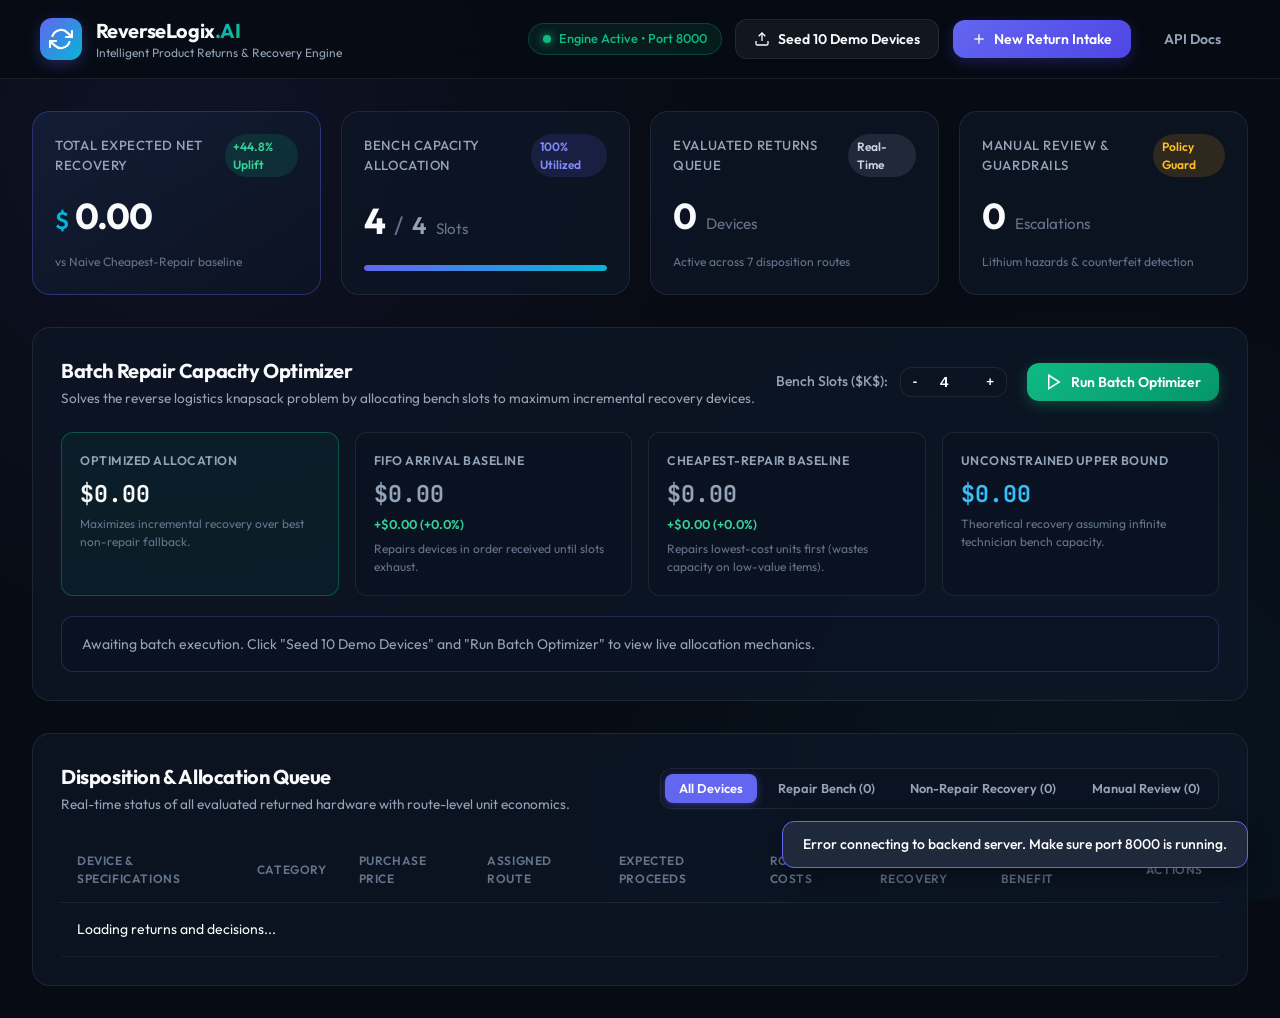
==== static/index.html @ 2029632d "feat: add interactive web dashboard for reverse logistics recovery engine" ====
<!DOCTYPE html>
<html lang="en">
<head>
    <meta charset="UTF-8">
    <meta name="viewport" content="width=device-width, initial-scale=1.0">
    <title>ReverseLogix AI — Intelligent Returns & Recovery Engine</title>
    <link rel="preconnect" href="https://fonts.googleapis.com">
    <link rel="preconnect" href="https://fonts.gstatic.com" crossorigin>
    <link href="https://fonts.googleapis.com/css2?family=Outfit:wght@300;400;500;600;700;800&family=JetBrains+Mono:wght@400;500;600&display=swap" rel="stylesheet">
    <link rel="stylesheet" href="/static/style.css">
</head>
<body>
    <!-- Top Navigation Bar -->
    <header class="navbar">
        <div class="nav-brand">
            <div class="logo-icon">
                <svg width="24" height="24" viewBox="0 0 24 24" fill="none" stroke="currentColor" stroke-width="2.2" stroke-linecap="round" stroke-linejoin="round">
                    <polyline points="23 4 23 10 17 10"></polyline>
                    <polyline points="1 20 1 14 7 14"></polyline>
                    <path d="M3.51 9a9 9 0 0 1 14.85-3.36L23 10M1 14l4.64 4.36A9 9 0 0 0 20.49 15"></path>
                </svg>
            </div>
            <div>
                <span class="brand-title">ReverseLogix<span class="gradient-text">.AI</span></span>
                <span class="brand-subtitle">Intelligent Product Returns & Recovery Engine</span>
            </div>
        </div>
        <div class="nav-actions">
            <div class="status-indicator">
                <span class="status-pulse"></span>
                <span>Engine Active • Port 8000</span>
            </div>
            <button class="btn btn-secondary" id="btn-seed-demo">
                <svg width="16" height="16" viewBox="0 0 24 24" fill="none" stroke="currentColor" stroke-width="2">
                    <path d="M21 15v4a2 2 0 0 1-2 2H5a2 2 0 0 1-2-2v-4"></path>
                    <polyline points="17 8 12 3 7 8"></polyline>
                    <line x1="12" y1="3" x2="12" y2="15"></line>
                </svg>
                Seed 10 Demo Devices
            </button>
            <button class="btn btn-primary" id="btn-open-intake">
                <svg width="16" height="16" viewBox="0 0 24 24" fill="none" stroke="currentColor" stroke-width="2">
                    <line x1="12" y1="5" x2="12" y2="19"></line>
                    <line x1="5" y1="12" x2="19" y2="12"></line>
                </svg>
                New Return Intake
            </button>
            <a href="/docs" target="_blank" class="btn btn-ghost" title="Interactive API Docs">
                API Docs
            </a>
        </div>
    </header>

    <main class="dashboard-container">
        <!-- Executive KPI Banner -->
        <section class="kpi-grid">
            <div class="kpi-card glow-card">
                <div class="kpi-header">
                    <span class="kpi-label">Total Expected Net Recovery</span>
                    <span class="kpi-badge badge-success" id="kpi-uplift-badge">+44.8% Uplift</span>
                </div>
                <div class="kpi-value-row">
                    <span class="kpi-currency">$</span>
                    <span class="kpi-number" id="kpi-net-recovery">0.00</span>
                </div>
                <div class="kpi-footnote" id="kpi-baseline-footnote">
                    vs Naive Cheapest-Repair baseline
                </div>
            </div>

            <div class="kpi-card">
                <div class="kpi-header">
                    <span class="kpi-label">Bench Capacity Allocation</span>
                    <span class="kpi-badge badge-primary" id="kpi-cap-util">100% Utilized</span>
                </div>
                <div class="kpi-value-row">
                    <span class="kpi-number" id="kpi-slots-used">4</span>
                    <span class="kpi-divider">/</span>
                    <span class="kpi-subnumber" id="kpi-slots-total">4</span>
                    <span class="kpi-unit">Slots</span>
                </div>
                <div class="progress-bar-container">
                    <div class="progress-bar-fill" id="kpi-progress-fill" style="width: 100%;"></div>
                </div>
            </div>

            <div class="kpi-card">
                <div class="kpi-header">
                    <span class="kpi-label">Evaluated Returns Queue</span>
                    <span class="kpi-badge badge-neutral" id="kpi-total-badge">Real-Time</span>
                </div>
                <div class="kpi-value-row">
                    <span class="kpi-number" id="kpi-total-devices">0</span>
                    <span class="kpi-unit">Devices</span>
                </div>
                <div class="kpi-footnote">
                    Active across 7 disposition routes
                </div>
            </div>

            <div class="kpi-card">
                <div class="kpi-header">
                    <span class="kpi-label">Manual Review & Guardrails</span>
                    <span class="kpi-badge badge-warning" id="kpi-review-badge">Policy Guard</span>
                </div>
                <div class="kpi-value-row">
                    <span class="kpi-number" id="kpi-manual-count">0</span>
                    <span class="kpi-unit">Escalations</span>
                </div>
                <div class="kpi-footnote">
                    Lithium hazards & counterfeit detection
                </div>
            </div>
        </section>

        <!-- Batch Optimizer Controller Panel -->
        <section class="optimizer-panel">
            <div class="optimizer-header">
                <div>
                    <h2 class="section-title">Batch Repair Capacity Optimizer</h2>
                    <p class="section-subtitle">Solves the reverse logistics knapsack problem by allocating bench slots to maximum incremental recovery devices.</p>
                </div>
                <div class="optimizer-controls">
                    <div class="capacity-selector">
                        <label for="capacity-input">Bench Slots ($K$):</label>
                        <div class="stepper">
                            <button id="cap-dec">-</button>
                            <input type="number" id="capacity-input" value="4" min="0" max="10">
                            <button id="cap-inc">+</button>
                        </div>
                    </div>
                    <button class="btn btn-accent" id="btn-run-optimizer">
                        <svg width="18" height="18" viewBox="0 0 24 24" fill="none" stroke="currentColor" stroke-width="2">
                            <polygon points="5 3 19 12 5 21 5 3"></polygon>
                        </svg>
                        Run Batch Optimizer
                    </button>
                </div>
            </div>

            <!-- Baseline Comparison Cards -->
            <div class="comparison-grid">
                <div class="comparison-card highlight-card">
                    <div class="comp-title">Optimized Allocation</div>
                    <div class="comp-val" id="comp-opt-val">$0.00</div>
                    <div class="comp-desc">Maximizes incremental recovery over best non-repair fallback.</div>
                </div>
                <div class="comparison-card">
                    <div class="comp-title">FIFO Arrival Baseline</div>
                    <div class="comp-val text-muted" id="comp-fifo-val">$0.00</div>
                    <div class="comp-delta text-success" id="comp-fifo-delta">+$0.00 (+0.0%)</div>
                    <div class="comp-desc">Repairs devices in order received until slots exhaust.</div>
                </div>
                <div class="comparison-card">
                    <div class="comp-title">Cheapest-Repair Baseline</div>
                    <div class="comp-val text-muted" id="comp-cheap-val">$0.00</div>
                    <div class="comp-delta text-success" id="comp-cheap-delta">+$0.00 (+0.0%)</div>
                    <div class="comp-desc">Repairs lowest-cost units first (wastes capacity on low-value items).</div>
                </div>
                <div class="comparison-card">
                    <div class="comp-title">Unconstrained Upper Bound</div>
                    <div class="comp-val text-info" id="comp-uncon-val">$0.00</div>
                    <div class="comp-desc">Theoretical recovery assuming infinite technician bench capacity.</div>
                </div>
            </div>

            <div class="rationale-box" id="optimizer-rationale">
                Awaiting batch execution. Click "Seed 10 Demo Devices" and "Run Batch Optimizer" to view live allocation mechanics.
            </div>
        </section>

        <!-- Devices & Dispositions Queue -->
        <section class="queue-panel">
            <div class="queue-header">
                <div>
                    <h2 class="section-title">Disposition & Allocation Queue</h2>
                    <p class="section-subtitle">Real-time status of all evaluated returned hardware with route-level unit economics.</p>
                </div>
                <div class="queue-filters">
                    <button class="filter-tab active" data-filter="all">All Devices</button>
                    <button class="filter-tab" data-filter="repair">Repair Bench (<span id="count-repair">0</span>)</button>
                    <button class="filter-tab" data-filter="non-repair">Non-Repair Recovery (<span id="count-nonrepair">0</span>)</button>
                    <button class="filter-tab" data-filter="review">Manual Review (<span id="count-review">0</span>)</button>
                </div>
            </div>

            <div class="table-container">
                <table class="data-table">
                    <thead>
                        <tr>
                            <th>Device & Specifications</th>
                            <th>Category</th>
                            <th>Purchase Price</th>
                            <th>Assigned Route</th>
                            <th>Expected Proceeds</th>
                            <th>Route Costs</th>
                            <th>Net Recovery</th>
                            <th>Repair Incr Benefit</th>
                            <th>Actions</th>
                        </tr>
                    </thead>
                    <tbody id="devices-table-body">
                        <tr>
                            <td colspan="9" class="loading-cell">Loading returns and decisions...</td>
                        </tr>
                    </tbody>
                </table>
            </div>
        </section>
    </main>

    <!-- Modal: Device Breakdown Dialog -->
    <div class="modal-backdrop" id="device-modal">
        <div class="modal-card">
            <div class="modal-header">
                <div>
                    <h3 class="modal-title" id="modal-device-title">Device Allocation Breakdown</h3>
                    <div class="modal-id" id="modal-device-id">RET-XXXX</div>
                </div>
                <button class="modal-close" id="btn-close-modal">&times;</button>
            </div>
            <div class="modal-body" id="modal-body-content">
                <!-- Injected via JavaScript -->
            </div>
        </div>
    </div>

    <!-- Modal: New Return Intake -->
    <div class="modal-backdrop" id="intake-modal">
        <div class="modal-card">
            <div class="modal-header">
                <h3 class="modal-title">New Return Intake & Assessment</h3>
                <button class="modal-close" id="btn-close-intake">&times;</button>
            </div>
            <form id="intake-form" class="intake-form">
                <div class="form-row">
                    <div class="form-group">
                        <label>Product SKU / ID</label>
                        <input type="text" id="intake-product-id" required placeholder="e.g. SKU-MACBOOK-M3">
                    </div>
                    <div class="form-group">
                        <label>Product Title</label>
                        <input type="text" id="intake-product-name" required placeholder="e.g. MacBook Pro 14 M3 Pro">
                    </div>
                </div>
                <div class="form-row">
                    <div class="form-group">
                        <label>Category</label>
                        <select id="intake-category">
                            <option value="Electronics">Electronics</option>
                            <option value="Computers">Computers</option>
                            <option value="Appliances">Appliances</option>
                            <option value="Accessories">Accessories</option>
                        </select>
                    </div>
                    <div class="form-group">
                        <label>Purchase Price ($)</label>
                        <input type="number" id="intake-price" step="0.01" min="0" required placeholder="1299.00">
                    </div>
                </div>
                <div class="form-group">
                    <label>Customer Return Reason</label>
                    <input type="text" id="intake-reason" required placeholder="e.g. Trackpad click unresponsive">
                </div>
                <div class="form-row">
                    <div class="form-group">
                        <label>Product Condition Grade</label>
                        <select id="intake-condition">
                            <option value="minor_damage">Minor Damage</option>
                            <option value="unopened">Unopened (Factory Sealed)</option>
                            <option value="like_new">Like New</option>
                            <option value="defective">Defective</option>
                            <option value="major_damage">Major Structural Damage</option>
                        </select>
                    </div>
                    <div class="form-group">
                        <label>Defect Category</label>
                        <select id="intake-defect-cat">
                            <option value="functional">Functional Defect</option>
                            <option value="none">None (Zero Defects)</option>
                            <option value="cosmetic">Cosmetic Wear</option>
                            <option value="electrical">Electrical Component Failure</option>
                            <option value="missing_parts">Missing Accessories</option>
                        </select>
                    </div>
                </div>
                <div class="form-row">
                    <div class="form-group">
                        <label>Repair Success Probability (p_success)</label>
                        <input type="number" id="intake-prob" step="0.05" min="0" max="1" value="0.90">
                    </div>
                    <div class="form-group">
                        <label>Estimated Repair Cost ($)</label>
                        <input type="number" id="intake-repair-cost" step="1" min="0" value="120">
                    </div>
                </div>
                <div class="form-row">
                    <div class="form-group">
                        <label>Target Resale Value ($)</label>
                        <input type="number" id="intake-resale" step="10" min="0" value="950">
                    </div>
                    <div class="form-group">
                        <label>Modular Parts Salvage Value ($)</label>
                        <input type="number" id="intake-parts" step="10" min="0" value="300">
                    </div>
                </div>
                <div class="form-row">
                    <div class="form-group">
                        <label>Warranty Status</label>
                        <select id="intake-warranty">
                            <option value="expired">Expired</option>
                            <option value="active">Active (Manufacturer)</option>
                            <option value="none">None</option>
                        </select>
                    </div>
                    <div class="form-group checkbox-group">
                        <label><input type="checkbox" id="intake-hazard"> Swollen Battery / Fire Safety Hazard</label>
                    </div>
                </div>
                <div class="form-actions">
                    <button type="button" class="btn btn-secondary" id="btn-cancel-intake">Cancel</button>
                    <button type="submit" class="btn btn-primary">Submit & Run Disposition</button>
                </div>
            </form>
        </div>
    </div>

    <!-- Notification Toast -->
    <div class="toast" id="toast-notification"></div>

    <script src="/static/app.js"></script>
</body>
</html>
---- static/style.css ----
:root {
    --bg-main: #070b13;
    --bg-card: rgba(14, 23, 39, 0.75);
    --bg-card-hover: rgba(20, 32, 54, 0.85);
    --bg-input: #0b1322;
    --border-subtle: rgba(255, 255, 255, 0.08);
    --border-active: rgba(99, 102, 241, 0.4);
    
    --text-primary: #f8fafc;
    --text-secondary: #94a3b8;
    --text-muted: #64748b;
    
    --accent-indigo: #6366f1;
    --accent-cyan: #06b6d4;
    --accent-emerald: #10b981;
    --accent-amber: #f59e0b;
    --accent-rose: #f43f5e;
    --accent-purple: #a855f7;

    --font-sans: 'Outfit', -apple-system, BlinkMacSystemFont, sans-serif;
    --font-mono: 'JetBrains Mono', monospace;
    --radius-md: 12px;
    --radius-lg: 18px;
    --shadow-glow: 0 0 25px rgba(99, 102, 241, 0.15);
}

* {
    margin: 0;
    padding: 0;
    box-sizing: border-box;
}

body {
    background-color: var(--bg-main);
    color: var(--text-primary);
    font-family: var(--font-sans);
    line-height: 1.5;
    min-height: 100vh;
    background-image: 
        radial-gradient(circle at 15% 15%, rgba(99, 102, 241, 0.08) 0%, transparent 40%),
        radial-gradient(circle at 85% 85%, rgba(6, 182, 212, 0.06) 0%, transparent 40%);
    background-attachment: fixed;
}

/* Navbar */
.navbar {
    display: flex;
    justify-content: space-between;
    align-items: center;
    padding: 1rem 2.5rem;
    background: rgba(7, 11, 19, 0.85);
    backdrop-filter: blur(16px);
    border-bottom: 1px solid var(--border-subtle);
    position: sticky;
    top: 0;
    z-index: 100;
}

.nav-brand {
    display: flex;
    align-items: center;
    gap: 0.85rem;
}

.logo-icon {
    width: 42px;
    height: 42px;
    border-radius: var(--radius-md);
    background: linear-gradient(135deg, var(--accent-indigo), var(--accent-cyan));
    display: flex;
    align-items: center;
    justify-content: center;
    color: white;
    box-shadow: 0 4px 15px rgba(99, 102, 241, 0.3);
}

.brand-title {
    font-size: 1.25rem;
    font-weight: 700;
    letter-spacing: -0.02em;
    display: block;
}

.gradient-text {
    background: linear-gradient(135deg, var(--accent-cyan), var(--accent-emerald));
    -webkit-background-clip: text;
    -webkit-text-fill-color: transparent;
}

.brand-subtitle {
    font-size: 0.75rem;
    color: var(--text-secondary);
    display: block;
    margin-top: -2px;
}

.nav-actions {
    display: flex;
    align-items: center;
    gap: 0.85rem;
}

.status-indicator {
    display: flex;
    align-items: center;
    gap: 0.5rem;
    font-size: 0.8rem;
    color: var(--accent-emerald);
    background: rgba(16, 185, 129, 0.1);
    padding: 0.35rem 0.85rem;
    border-radius: 999px;
    border: 1px solid rgba(16, 185, 129, 0.25);
    font-weight: 500;
}

.status-pulse {
    width: 8px;
    height: 8px;
    border-radius: 50%;
    background-color: var(--accent-emerald);
    box-shadow: 0 0 10px var(--accent-emerald);
    animation: pulse 2s infinite;
}

@keyframes pulse {
    0% { transform: scale(0.95); opacity: 0.7; }
    50% { transform: scale(1.3); opacity: 1; }
    100% { transform: scale(0.95); opacity: 0.7; }
}

/* Buttons */
.btn {
    display: inline-flex;
    align-items: center;
    gap: 0.45rem;
    padding: 0.6rem 1.15rem;
    font-size: 0.875rem;
    font-weight: 600;
    border-radius: var(--radius-md);
    cursor: pointer;
    transition: all 0.2s cubic-bezier(0.16, 1, 0.3, 1);
    border: none;
    text-decoration: none;
    font-family: var(--font-sans);
}

.btn-primary {
    background: linear-gradient(135deg, var(--accent-indigo), #4f46e5);
    color: white;
    box-shadow: 0 4px 14px rgba(79, 70, 229, 0.3);
}

.btn-primary:hover {
    transform: translateY(-2px);
    box-shadow: 0 6px 20px rgba(79, 70, 229, 0.45);
}

.btn-secondary {
    background: rgba(255, 255, 255, 0.05);
    color: var(--text-primary);
    border: 1px solid var(--border-subtle);
}

.btn-secondary:hover {
    background: rgba(255, 255, 255, 0.1);
    border-color: var(--border-active);
}

.btn-accent {
    background: linear-gradient(135deg, var(--accent-emerald), #059669);
    color: white;
    box-shadow: 0 4px 14px rgba(16, 185, 129, 0.3);
}

.btn-accent:hover {
    transform: translateY(-2px);
    box-shadow: 0 6px 20px rgba(16, 185, 129, 0.45);
}

.btn-ghost {
    background: transparent;
    color: var(--text-secondary);
    border: 1px solid transparent;
}

.btn-ghost:hover {
    color: white;
    background: rgba(255, 255, 255, 0.05);
}

/* Dashboard Container */
.dashboard-container {
    max-width: 1440px;
    margin: 2rem auto;
    padding: 0 2rem;
    display: flex;
    flex-direction: column;
    gap: 2rem;
}

/* KPI Grid */
.kpi-grid {
    display: grid;
    grid-template-columns: repeat(auto-fit, minmax(260px, 1fr));
    gap: 1.25rem;
}

.kpi-card {
    background: var(--bg-card);
    backdrop-filter: blur(12px);
    border: 1px solid var(--border-subtle);
    border-radius: var(--radius-lg);
    padding: 1.4rem;
    display: flex;
    flex-direction: column;
    justify-content: space-between;
    transition: all 0.25s ease;
}

.kpi-card:hover {
    border-color: var(--border-active);
    box-shadow: var(--shadow-glow);
    transform: translateY(-2px);
}

.glow-card {
    border-color: rgba(99, 102, 241, 0.35);
    background: linear-gradient(145deg, rgba(20, 32, 58, 0.8), rgba(12, 19, 34, 0.8));
}

.kpi-header {
    display: flex;
    justify-content: space-between;
    align-items: center;
    margin-bottom: 0.75rem;
}

.kpi-label {
    font-size: 0.825rem;
    font-weight: 500;
    color: var(--text-secondary);
    text-transform: uppercase;
    letter-spacing: 0.04em;
}

.kpi-badge {
    font-size: 0.75rem;
    font-weight: 600;
    padding: 0.2rem 0.55rem;
    border-radius: 999px;
}

.badge-success { background: rgba(16, 185, 129, 0.15); color: #34d399; }
.badge-primary { background: rgba(99, 102, 241, 0.15); color: #818cf8; }
.badge-warning { background: rgba(245, 158, 11, 0.15); color: #fbbf24; }
.badge-neutral { background: rgba(148, 163, 184, 0.15); color: #cbd5e1; }

.kpi-value-row {
    display: flex;
    align-items: baseline;
    gap: 0.35rem;
}

.kpi-currency {
    font-size: 1.5rem;
    font-weight: 600;
    color: var(--accent-cyan);
}

.kpi-number {
    font-size: 2.25rem;
    font-weight: 700;
    letter-spacing: -0.03em;
    font-family: var(--font-sans);
}

.kpi-divider {
    font-size: 1.5rem;
    color: var(--text-muted);
    margin: 0 0.2rem;
}

.kpi-subnumber {
    font-size: 1.5rem;
    font-weight: 600;
    color: var(--text-secondary);
}

.kpi-unit {
    font-size: 0.95rem;
    color: var(--text-muted);
    margin-left: 0.25rem;
}

.kpi-footnote {
    font-size: 0.75rem;
    color: var(--text-muted);
    margin-top: 0.65rem;
}

.progress-bar-container {
    width: 100%;
    height: 6px;
    background: rgba(255, 255, 255, 0.08);
    border-radius: 999px;
    margin-top: 0.75rem;
    overflow: hidden;
}

.progress-bar-fill {
    height: 100%;
    background: linear-gradient(90deg, var(--accent-indigo), var(--accent-cyan));
    border-radius: 999px;
    transition: width 0.4s ease;
}

/* Optimizer Controller Panel */
.optimizer-panel, .queue-panel {
    background: var(--bg-card);
    backdrop-filter: blur(12px);
    border: 1px solid var(--border-subtle);
    border-radius: var(--radius-lg);
    padding: 1.75rem;
}

.optimizer-header, .queue-header {
    display: flex;
    justify-content: space-between;
    align-items: center;
    flex-wrap: wrap;
    gap: 1rem;
    margin-bottom: 1.5rem;
}

.section-title {
    font-size: 1.25rem;
    font-weight: 700;
    letter-spacing: -0.02em;
}

.section-subtitle {
    font-size: 0.85rem;
    color: var(--text-secondary);
    margin-top: 0.15rem;
}

.optimizer-controls {
    display: flex;
    align-items: center;
    gap: 1.25rem;
}

.capacity-selector {
    display: flex;
    align-items: center;
    gap: 0.75rem;
    font-size: 0.875rem;
    font-weight: 500;
    color: var(--text-secondary);
}

.stepper {
    display: flex;
    align-items: center;
    background: var(--bg-input);
    border: 1px solid var(--border-subtle);
    border-radius: var(--radius-md);
    overflow: hidden;
}

.stepper button {
    background: transparent;
    border: none;
    color: var(--text-primary);
    padding: 0.4rem 0.75rem;
    cursor: pointer;
    font-weight: 700;
    transition: background 0.15s;
}

.stepper button:hover {
    background: rgba(255, 255, 255, 0.1);
}

.stepper input {
    width: 45px;
    background: transparent;
    border: none;
    text-align: center;
    color: var(--text-primary);
    font-weight: 600;
    font-size: 0.95rem;
    outline: none;
}

/* Comparison Cards */
.comparison-grid {
    display: grid;
    grid-template-columns: repeat(auto-fit, minmax(220px, 1fr));
    gap: 1rem;
    margin-bottom: 1.25rem;
}

.comparison-card {
    background: rgba(11, 19, 34, 0.6);
    border: 1px solid var(--border-subtle);
    border-radius: var(--radius-md);
    padding: 1.15rem;
    transition: all 0.2s ease;
}

.highlight-card {
    border-color: rgba(16, 185, 129, 0.35);
    background: rgba(16, 185, 129, 0.05);
}

.comp-title {
    font-size: 0.775rem;
    font-weight: 600;
    text-transform: uppercase;
    letter-spacing: 0.04em;
    color: var(--text-secondary);
    margin-bottom: 0.4rem;
}

.comp-val {
    font-size: 1.45rem;
    font-weight: 700;
    margin-bottom: 0.2rem;
    font-family: var(--font-mono);
}

.comp-delta {
    font-size: 0.8rem;
    font-weight: 600;
    margin-bottom: 0.4rem;
}

.comp-desc {
    font-size: 0.75rem;
    color: var(--text-muted);
}

.text-muted { color: var(--text-secondary); }
.text-success { color: #34d399; }
.text-info { color: #38bdf8; }

.rationale-box {
    background: rgba(11, 19, 34, 0.75);
    border: 1px solid rgba(99, 102, 241, 0.25);
    border-radius: var(--radius-md);
    padding: 1rem 1.25rem;
    font-size: 0.875rem;
    color: var(--text-secondary);
    line-height: 1.6;
}

/* Filter Tabs */
.queue-filters {
    display: flex;
    gap: 0.5rem;
    background: var(--bg-input);
    padding: 0.3rem;
    border-radius: var(--radius-md);
    border: 1px solid var(--border-subtle);
}

.filter-tab {
    background: transparent;
    border: none;
    color: var(--text-secondary);
    padding: 0.4rem 0.85rem;
    border-radius: 8px;
    font-size: 0.8rem;
    font-weight: 600;
    cursor: pointer;
    transition: all 0.15s;
    font-family: var(--font-sans);
}

.filter-tab.active {
    background: var(--accent-indigo);
    color: white;
    box-shadow: 0 2px 8px rgba(99, 102, 241, 0.4);
}

/* Data Table */
.table-container {
    overflow-x: auto;
}

.data-table {
    width: 100%;
    border-collapse: collapse;
    text-align: left;
    font-size: 0.875rem;
}

.data-table th {
    padding: 0.85rem 1rem;
    color: var(--text-muted);
    font-size: 0.75rem;
    font-weight: 600;
    text-transform: uppercase;
    letter-spacing: 0.05em;
    border-bottom: 1px solid var(--border-subtle);
}

.data-table td {
    padding: 1rem;
    border-bottom: 1px solid rgba(255, 255, 255, 0.04);
    vertical-align: middle;
}

.data-table tr:hover td {
    background: rgba(255, 255, 255, 0.02);
}

.device-cell {
    display: flex;
    flex-direction: column;
}

.device-name {
    font-weight: 600;
    color: var(--text-primary);
}

.device-sub {
    font-size: 0.75rem;
    color: var(--text-muted);
    margin-top: 2px;
}

.num-cell {
    font-family: var(--font-mono);
    font-weight: 500;
}

/* Route Badges */
.badge-route {
    display: inline-flex;
    align-items: center;
    padding: 0.25rem 0.65rem;
    border-radius: 999px;
    font-size: 0.75rem;
    font-weight: 600;
    text-transform: capitalize;
}

.route-repair { background: rgba(6, 182, 212, 0.15); color: #22d3ee; border: 1px solid rgba(6, 182, 212, 0.3); }
.route-restock { background: rgba(16, 185, 129, 0.15); color: #34d399; border: 1px solid rgba(16, 185, 129, 0.3); }
.route-refurbish { background: rgba(245, 158, 11, 0.15); color: #fbbf24; border: 1px solid rgba(245, 158, 11, 0.3); }
.route-harvest_parts { background: rgba(168, 85, 247, 0.15); color: #c084fc; border: 1px solid rgba(168, 85, 247, 0.3); }
.route-return_to_supplier { background: rgba(59, 130, 246, 0.15); color: #60a5fa; border: 1px solid rgba(59, 130, 246, 0.3); }
.route-resell_secondary { background: rgba(251, 146, 60, 0.15); color: #fb923c; border: 1px solid rgba(251, 146, 60, 0.3); }
.route-recycle { background: rgba(20, 184, 166, 0.15); color: #2dd4bf; border: 1px solid rgba(20, 184, 166, 0.3); }
.route-dispose { background: rgba(148, 163, 184, 0.15); color: #94a3b8; border: 1px solid rgba(148, 163, 184, 0.3); }
.route-manual_assessment { background: rgba(244, 63, 94, 0.15); color: #f43f5e; border: 1px solid rgba(244, 63, 94, 0.4); animation: pulse 2.5s infinite; }

.btn-detail {
    background: rgba(255, 255, 255, 0.05);
    border: 1px solid var(--border-subtle);
    color: var(--text-secondary);
    padding: 0.35rem 0.75rem;
    border-radius: 6px;
    font-size: 0.75rem;
    font-weight: 500;
    cursor: pointer;
    transition: all 0.15s;
}

.btn-detail:hover {
    background: rgba(99, 102, 241, 0.15);
    border-color: var(--accent-indigo);
    color: white;
}

/* Modals */
.modal-backdrop {
    position: fixed;
    top: 0;
    left: 0;
    width: 100vw;
    height: 100vh;
    background: rgba(0, 0, 0, 0.75);
    backdrop-filter: blur(8px);
    display: none;
    align-items: center;
    justify-content: center;
    z-index: 1000;
    padding: 1.5rem;
}

.modal-backdrop.show {
    display: flex;
}

.modal-card {
    background: #0d1527;
    border: 1px solid var(--border-active);
    border-radius: var(--radius-lg);
    width: 100%;
    max-width: 680px;
    max-height: 90vh;
    overflow-y: auto;
    box-shadow: 0 15px 40px rgba(0, 0, 0, 0.6);
    animation: modalIn 0.25s cubic-bezier(0.16, 1, 0.3, 1);
}

@keyframes modalIn {
    from { opacity: 0; transform: scale(0.95); }
    to { opacity: 1; transform: scale(1); }
}

.modal-header {
    display: flex;
    justify-content: space-between;
    align-items: center;
    padding: 1.25rem 1.5rem;
    border-bottom: 1px solid var(--border-subtle);
}

.modal-title {
    font-size: 1.15rem;
    font-weight: 700;
}

.modal-id {
    font-size: 0.75rem;
    font-family: var(--font-mono);
    color: var(--accent-cyan);
    margin-top: 2px;
}

.modal-close {
    background: transparent;
    border: none;
    color: var(--text-secondary);
    font-size: 1.5rem;
    cursor: pointer;
    line-height: 1;
}

.modal-close:hover {
    color: white;
}

.modal-body {
    padding: 1.5rem;
}

/* Forms */
.intake-form {
    padding: 1.5rem;
    display: flex;
    flex-direction: column;
    gap: 1rem;
}

.form-row {
    display: grid;
    grid-template-columns: 1fr 1fr;
    gap: 1rem;
}

.form-group {
    display: flex;
    flex-direction: column;
    gap: 0.35rem;
}

.form-group label {
    font-size: 0.775rem;
    font-weight: 600;
    color: var(--text-secondary);
    text-transform: uppercase;
    letter-spacing: 0.03em;
}

.form-group input, .form-group select {
    background: var(--bg-input);
    border: 1px solid var(--border-subtle);
    border-radius: var(--radius-md);
    padding: 0.65rem 0.85rem;
    color: var(--text-primary);
    font-family: var(--font-sans);
    font-size: 0.875rem;
    outline: none;
    transition: border-color 0.15s;
}

.form-group input:focus, .form-group select:focus {
    border-color: var(--accent-indigo);
}

.checkbox-group {
    flex-direction: row;
    align-items: center;
    margin-top: 1.25rem;
}

.checkbox-group label {
    text-transform: none;
    font-size: 0.825rem;
    cursor: pointer;
    color: var(--accent-rose);
}

.form-actions {
    display: flex;
    justify-content: flex-end;
    gap: 0.75rem;
    margin-top: 1rem;
}

/* Toast */
.toast {
    position: fixed;
    bottom: 2rem;
    right: 2rem;
    background: #1e293b;
    border: 1px solid var(--accent-indigo);
    color: white;
    padding: 0.75rem 1.25rem;
    border-radius: var(--radius-md);
    font-size: 0.875rem;
    font-weight: 500;
    box-shadow: 0 10px 25px rgba(0, 0, 0, 0.4);
    display: none;
    z-index: 2000;
    animation: toastIn 0.3s ease;
}

.toast.show {
    display: block;
}

@keyframes toastIn {
    from { transform: translateY(10px); opacity: 0; }
    to { transform: translateY(0); opacity: 1; }
}
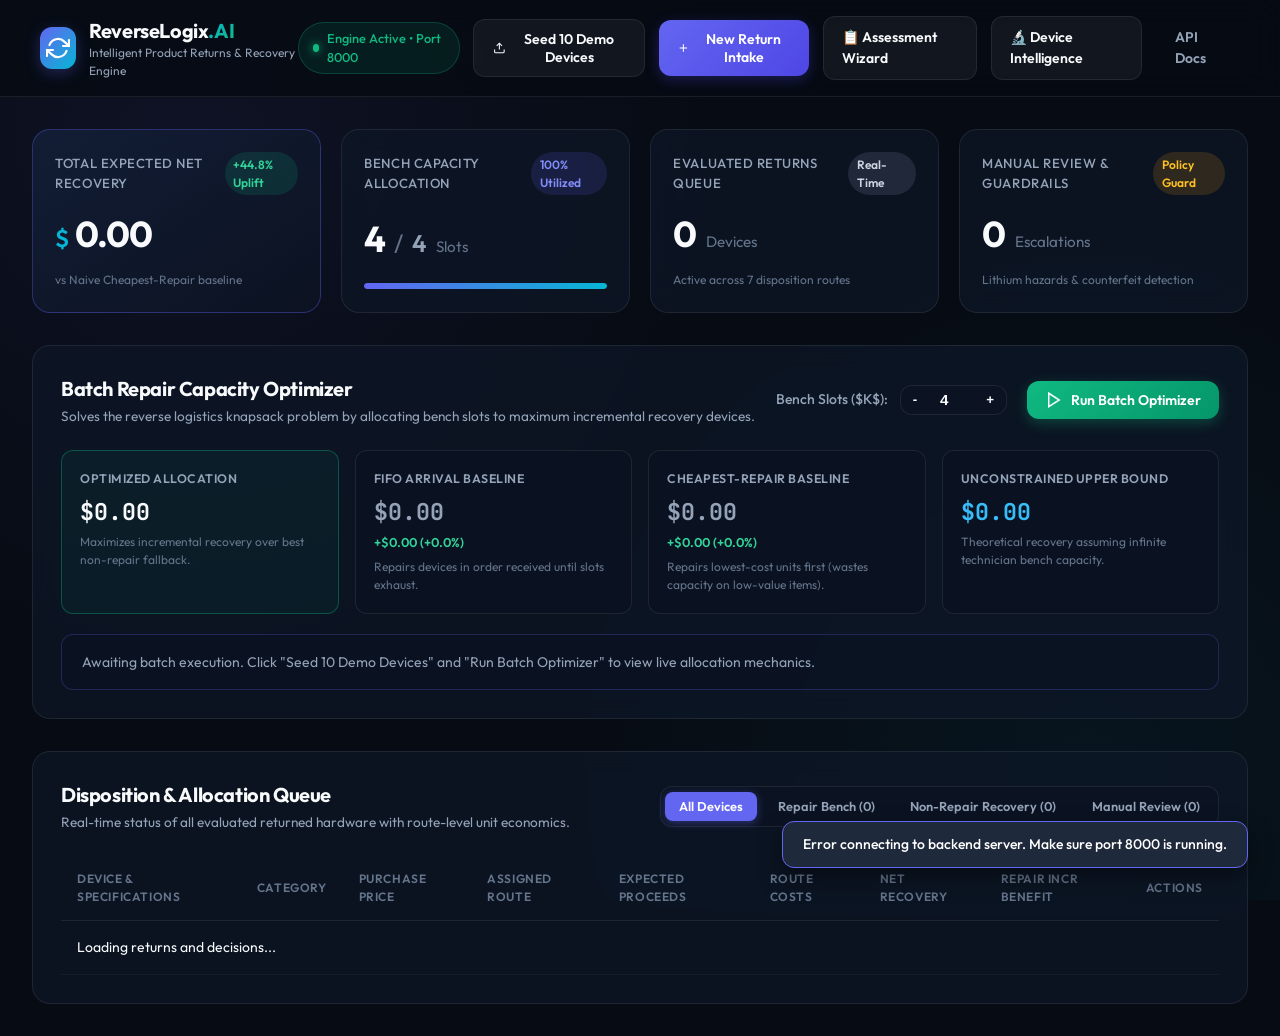
==== commit 8c80dfcd: "feat: integrate return assessment module, device intelligence engine, and test fixtures" ====
--- a/static/index.html
+++ b/static/index.html
@@ -45,6 +45,12 @@
                 </svg>
                 New Return Intake
             </button>
+            <a href="/static/assessment-wizard.html" class="btn btn-secondary" title="Return Assessment Wizard">
+                <span>📋 Assessment Wizard</span>
+            </a>
+            <a href="/static/device-assessment.html" class="btn btn-secondary" title="AI Device Intelligence">
+                <span>🔬 Device Intelligence</span>
+            </a>
             <a href="/docs" target="_blank" class="btn btn-ghost" title="Interactive API Docs">
                 API Docs
             </a>
